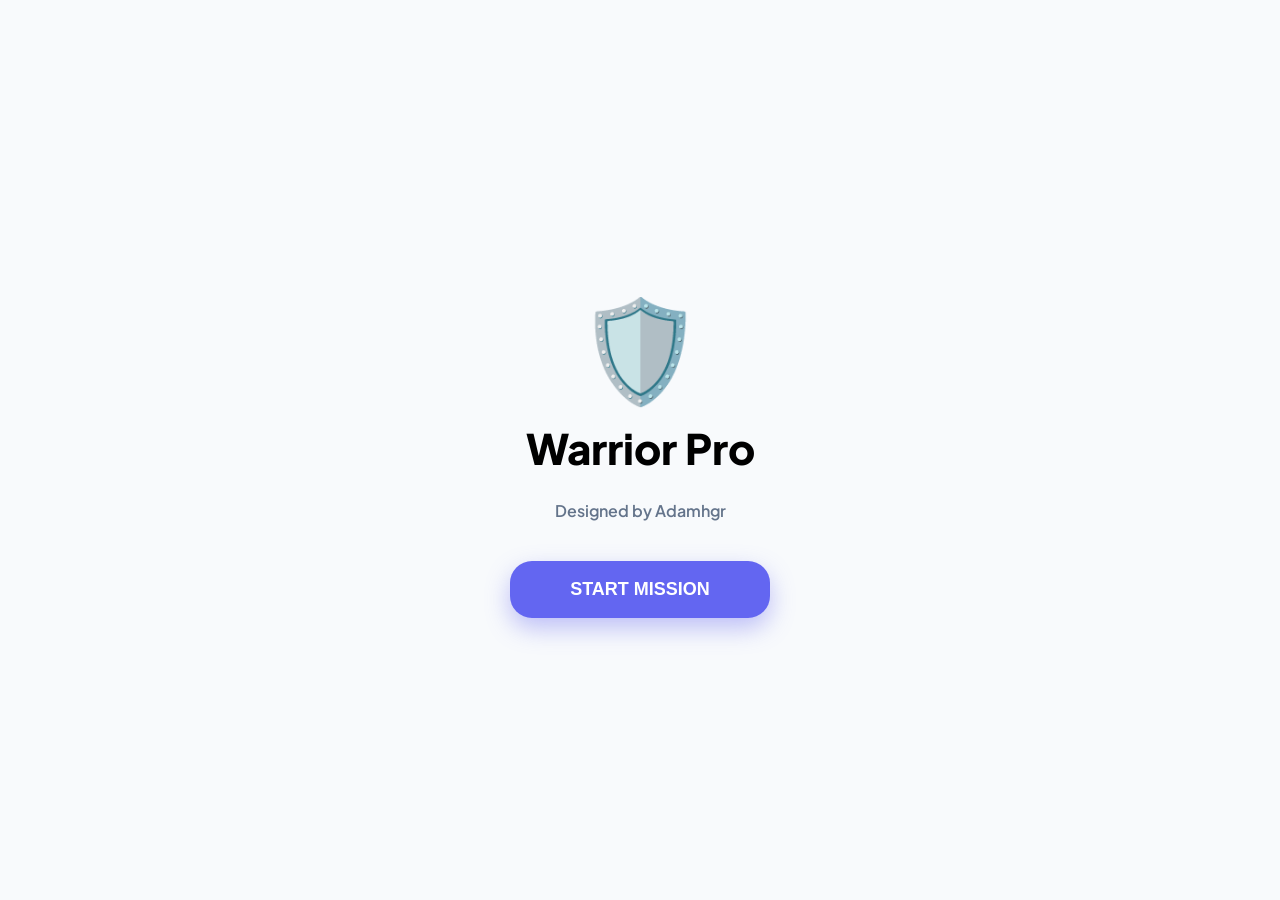
==== Index.html @ 109ad384 "Add files via upload" ====
<!DOCTYPE html>
<html lang="en" id="main-html">
<head>
    <meta charset="UTF-8">
    <meta name="viewport" content="width=device-width, initial-scale=1.0, maximum-scale=1.0, user-scalable=no, viewport-fit=cover">
    <title>Warrior Tasks Pro | Adamhgr</title>
    <link href="https://fonts.googleapis.com/css2?family=Plus+Jakarta+Sans:wght@400;600;700;800&display=swap" rel="stylesheet">
    <link rel="stylesheet" href="https://cdnjs.cloudflare.com/ajax/libs/animate.css/4.1.1/animate.min.css"/>
    <style>
        :root {
            --primary: #6366f1;
            --bg: #f8fafc;
            --card: #ffffff;
            --text-main: #0f172a;
            --text-sub: #64748b;
            --border: #e2e8f0;
            --success: #10b981;
            --danger: #ef4444;
        }

        .dark-theme {
            --bg: #0f172a;
            --card: #1e293b;
            --text-main: #f8fafc;
            --text-sub: #94a3b8;
            --border: #334155;
        }

        html, body {
            margin: 0; padding: 0; width: 100%; height: 100%;
            background-color: var(--bg); overflow: hidden; position: fixed;
            font-family: 'Plus Jakarta Sans', sans-serif; transition: 0.5s;
        }

        /* شاشة الترحيب */
        #welcome-screen {
            position: fixed; inset: 0; background: var(--bg); z-index: 10000;
            display: flex; flex-direction: column; justify-content: center; align-items: center;
            text-align: center; padding: 40px;
        }

        .btn-start { background: var(--primary); color: white; border: none; padding: 18px 60px; border-radius: 22px; font-size: 18px; font-weight: 800; cursor: pointer; box-shadow: 0 10px 25px rgba(99,102,241,0.4); }

        .app-shell { height: 100vh; display: flex; flex-direction: column; padding-top: env(safe-area-inset-top); }

        /* صفحة البريميوم */
        #premiumModal {
            position: fixed; inset: 0; background: linear-gradient(135deg, #4f46e5 0%, #7c3aed 100%);
            z-index: 5000; display: none; flex-direction: column; color: white; padding: 40px 20px; text-align: center; overflow-y: auto;
        }

        .premium-card { background: rgba(255, 255, 255, 0.15); backdrop-filter: blur(20px); border-radius: 35px; border: 1px solid rgba(255,255,255,0.3); padding: 30px; margin-top: 20px; }

        /* الفلاتر وشريط التقدم */
        .filter-wrapper { display: flex; gap: 10px; overflow-x: auto; padding: 10px 20px; scrollbar-width: none; }
        .chip { padding: 8px 20px; background: var(--card); border: 1px solid var(--border); border-radius: 14px; font-size: 12px; font-weight: 700; color: var(--text-sub); white-space: nowrap; transition: 0.3s; }
        .chip.active { background: var(--primary); color: white; border-color: var(--primary); transform: scale(1.1); }
        .progress-container { background: linear-gradient(135deg, #818cf8, #6366f1); padding: 22px; border-radius: 28px; color: white; margin: 0 20px 20px; box-shadow: 0 12px 30px rgba(99, 102, 241, 0.3); }
        .progress-bar-bg { background: rgba(255,255,255,0.2); height: 10px; border-radius: 10px; margin-top: 15px; overflow: hidden; }
        .progress-fill { background: white; height: 100%; border-radius: 10px; transition: width 1s ease; width: 0%; }

        /* المهام */
        .task-card { background: var(--card); border-radius: 24px; padding: 20px; margin: 0 20px 14px; display: flex; justify-content: space-between; align-items: center; border: 1px solid var(--border); transition: 0.4s ease; }

        /* النوافذ والتحكم */
        .nav { position: fixed; bottom: 0; width: 100%; height: 90px; background: var(--card); border-top: 1px solid var(--border); display: flex; justify-content: space-around; align-items: center; padding-bottom: env(safe-area-inset-bottom); z-index: 1000; }
        .nav-item { text-align: center; color: var(--text-sub); font-size: 11px; font-weight: 700; cursor: pointer; }
        .nav-item.active { color: var(--primary); transform: translateY(-5px); }

        .modal { display: none; position: fixed; inset: 0; background: rgba(0,0,0,0.6); z-index: 2000; align-items: flex-end; backdrop-filter: blur(5px); }
        .modal-content { background: var(--card); width: 100%; padding: 35px; border-radius: 40px 40px 0 0; box-sizing: border-box; color: var(--text-main); }

        input, select { width: 100%; padding: 16px; border-radius: 18px; border: 1px solid var(--border); background: var(--bg); color: var(--text-main); font-family: inherit; margin-top: 10px; outline: none; }

        .btn-done { background: var(--success); color: white; border: none; padding: 12px 24px; border-radius: 16px; font-size: 13px; font-weight: 800; cursor: pointer; }
        .fab { position: fixed; right: 25px; bottom: 120px; width: 68px; height: 68px; background: var(--primary); border-radius: 25px; display: flex; justify-content: center; align-items: center; color: white; font-size: 35px; box-shadow: 0 15px 35px rgba(99,102,241,0.4); z-index: 900; border: none; }

        /* الحقوق Adamhgr */
        .copyright {
            text-align: center; font-size: 10px; color: var(--text-sub); 
            font-weight: 700; margin-bottom: 100px; letter-spacing: 1px;
            opacity: 0.6;
        }

        #success-anim { position: fixed; top: 20%; left: 50%; transform: translateX(-50%); background: var(--success); color: white; padding: 18px 35px; border-radius: 50px; font-weight: 800; z-index: 9999; display: none; }
    </style>
</head>
<body>

    <div id="welcome-screen">
        <div class="welcome-logo animate__animated animate__bounceIn" style="font-size: 100px;">🛡️</div>
        <h1 class="animate__animated animate__fadeInUp" style="font-size: 42px; font-weight: 900; margin: 10px 0;">Warrior Pro</h1>
        <p class="animate__animated animate__fadeInUp animate__delay-1s" style="color: var(--text-sub); margin-bottom: 40px; font-weight: 600;">Designed by Adamhgr</p>
        <button class="btn-start animate__animated animate__zoomIn animate__delay-2s" onclick="startApp()">START MISSION</button>
    </div>

    <div id="success-anim" class="animate__animated">🔥 LEGENDARY! 🔥</div>

    <div class="app-shell" id="app-content" style="display:none;">
        <header style="padding: 35px 25px 15px;" class="animate__animated animate__fadeInDown">
            <span style="color: var(--primary); font-weight: 800; font-size: 12px; letter-spacing: 3px;">WARRIOR MODE ⚔️</span>
            <h1 style="margin:0; font-size: 34px; font-weight: 900; color: var(--text-main);">Missions</h1>
        </header>

        <div class="filter-wrapper animate__animated animate__fadeInRight">
            <div class="chip active" onclick="filterTasks('All', this)">All</div>
            <div class="chip" onclick="filterTasks('Work', this)">Work</div>
            <div class="chip" onclick="filterTasks('Health', this)">Health</div>
            <div class="chip" onclick="filterTasks('Study', this)">Study</div>
        </div>

        <div style="flex: 1; overflow-y: auto; padding-bottom: 20px;">
            <div class="progress-container animate__animated animate__zoomIn">
                <div style="display:flex; justify-content:space-between; font-weight: 900;">
                    <span>Conquest Rank</span>
                    <span id="progress-percent">0%</span>
                </div>
                <div class="progress-bar-bg"><div id="progress-fill" class="progress-fill"></div></div>
            </div>
            
            <div id="task-list"></div>

            <div class="copyright animate__animated animate__fadeIn">© 2026 ADAMHGR. ALL RIGHTS RESERVED.</div>
        </div>

        <button class="fab animate__animated animate__bounceInUp" onclick="showModal('addModal')">＋</button>

        <nav class="nav">
            <div class="nav-item active">🏠<br>Home</div>
            <div class="nav-item" onclick="togglePremium(true)">💎<br>Premium</div>
            <div class="nav-item" onclick="showModal('settingsModal')">⚙️<br>Settings</div>
        </nav>
    </div>

    <div id="premiumModal" class="animate__animated">
        <div style="text-align: left;"><button onclick="togglePremium(false)" style="background:none; border:none; color:white; font-size:45px;">×</button></div>
        <div style="font-size: 100px; margin-bottom: 20px;" class="animate__animated animate__pulse animate__infinite">👑</div>
        <h1 style="font-size: 45px; font-weight: 900;">Elite Warrior</h1>
        <div class="premium-card">
            <div style="font-size: 50px; font-weight: 900;">150 EGP</div>
            <p>Lifetime access for Adamhgr fans</p>
            <div style="background: rgba(255,255,255,0.2); padding: 25px; border-radius: 25px; margin: 25px 0;">
                <span style="font-size: 26px; font-weight: 900; display: block;">01062809046</span>
            </div>
            <button onclick="togglePremium(false)" style="width: 100%; background: white; color: #4f46e5; border: none; padding: 20px; border-radius: 20px; font-weight: 900;">Confirm Upgrade</button>
        </div>
    </div>

    <div id="addModal" class="modal"><div class="modal-content animate__animated animate__slideInUp">
        <h2 style="margin:0 0 10px; font-weight:900;">New Goal</h2>
        <input type="text" id="taskInput" placeholder="Mission Name">
        <select id="taskCat"><option value="General">General</option><option value="Work">Work</option><option value="Health">Health</option><option value="Study">Study</option></select>
        <input type="time" id="taskTime">
        <div style="display:flex; align-items:center; gap:12px; margin:25px 0;"><input type="checkbox" id="taskRepeat" style="width:24px; height:24px;"><label style="font-weight:700;">Daily Repeat</label></div>
        <button onclick="addTask()" style="background:var(--primary); color:white; width:100%; padding:20px; border:none; border-radius:20px; font-weight:900;">SET MISSION</button>
    </div></div>

    <div id="settingsModal" class="modal"><div class="modal-content">
        <h2>Settings</h2>
        <button onclick="toggleDark()" style="width:100%; padding:18px; border-radius:18px; border:1px solid var(--border); background:var(--bg); color:var(--text-main); font-weight:800; margin-bottom: 15px;">Change Theme</button>
        <button onclick="resetData()" style="width:100%; background:var(--danger); color:white; padding:18px; border-radius:18px; border:none; font-weight:800;">Wipe Data</button>
    </div></div>

    <script>
        let tasks = JSON.parse(localStorage.getItem('tasks_v13')) || [];
        let isDark = localStorage.getItem('isDarkV13') === 'true';
        let currentFilter = 'All';

        const playSuccessSound = () => {
            const context = new (window.AudioContext || window.webkitAudioContext)();
            const osc = context.createOscillator();
            const gain = context.createGain();
            osc.connect(gain); gain.connect(context.destination);
            osc.type = 'triangle';
            osc.frequency.setValueAtTime(523.25, context.currentTime);
            osc.frequency.exponentialRampToValueAtTime(880, context.currentTime + 0.1);
            gain.gain.setValueAtTime(0.1, context.currentTime);
            gain.gain.exponentialRampToValueAtTime(0.01, context.currentTime + 0.3);
            osc.start(); osc.stop(context.currentTime + 0.3);
        };

        window.onload = () => {
            if(isDark) document.getElementById('main-html').classList.add('dark-theme');
            if(localStorage.getItem('welcomed_v13')) {
                document.getElementById('welcome-screen').style.display = 'none';
                document.getElementById('app-content').style.display = 'flex';
            }
            render();
        };

        function startApp() {
            localStorage.setItem('welcomed_v13', 'true');
            const screen = document.getElementById('welcome-screen');
            screen.classList.add('animate__animated', 'animate__fadeOut');
            setTimeout(() => { screen.style.display = 'none'; document.getElementById('app-content').style.display = 'flex'; }, 600);
        }

        function showModal(id) { document.getElementById(id).style.display = 'flex'; }
        function hideModals() { document.querySelectorAll('.modal').forEach(m => m.style.display = 'none'); }

        function togglePremium(show) {
            const p = document.getElementById('premiumModal');
            if(show) { p.style.display = 'flex'; p.classList.add('animate__fadeInUp'); p.classList.remove('animate__fadeOutDown'); }
            else { p.classList.add('animate__fadeOutDown'); setTimeout(() => p.style.display = 'none', 500); }
        }

        function toggleDark() {
            isDark = !isDark;
            document.getElementById('main-html').classList.toggle('dark-theme');
            localStorage.setItem('isDarkV13', isDark);
            hideModals();
        }

        function filterTasks(cat, el) {
            currentFilter = cat;
            document.querySelectorAll('.chip').forEach(c => c.classList.remove('active'));
            el.classList.add('active');
            render();
        }

        function addTask() {
            const val = document.getElementById('taskInput').value;
            if(!val) return;
            tasks.push({ text: val, cat: document.getElementById('taskCat').value, time: document.getElementById('taskTime').value || '--:--', repeat: document.getElementById('taskRepeat').checked, done: false, id: Date.now() });
            document.getElementById('taskInput').value = '';
            hideModals();
            render();
        }

        function completeTask(id) {
            const idx = tasks.findIndex(t => t.id === id);
            tasks[idx].done = true;
            playSuccessSound();
            const anim = document.getElementById('success-anim');
            anim.style.display = 'block';
            anim.classList.add('animate__bounceIn');
            setTimeout(() => { 
                anim.classList.replace('animate__bounceIn', 'animate__fadeOutUp'); 
                setTimeout(() => { anim.style.display = 'none'; anim.classList.remove('animate__fadeOutUp'); }, 500); 
            }, 1200);
            render();
        }

        function deleteTask(id, el) {
            el.closest('.task-card').classList.add('animate__animated', 'animate__fadeOutRight');
            setTimeout(() => { tasks = tasks.filter(t => t.id !== id); render(); }, 400);
        }

        function render() {
            const list = document.getElementById('task-list');
            list.innerHTML = '';
            const filtered = currentFilter === 'All' ? tasks : tasks.filter(t => t.cat === currentFilter);
            filtered.forEach((t) => {
                list.innerHTML += `
                    <div class="task-card animate__animated animate__fadeInUp">
                        <div style="flex:1">
                            <span class="cat-tag">${t.cat}</span>
                            <div style="font-weight:800; margin-top:10px; font-size:17px; ${t.done ? 'text-decoration:line-through; opacity:0.4;' : ''}">${t.text}</div>
                            <div style="font-size:11px; color:var(--text-sub); margin-top:6px; font-weight:700;">⏰ ${t.time} ${t.repeat ? ' • 🔄 DAILY' : ''}</div>
                        </div>
                        <div style="display:flex; align-items:center; gap: 12px;">
                            ${!t.done ? `<button class="btn-done" onclick="completeTask(${t.id})">Done</button>` : '⭐'}
                            <button onclick="deleteTask(${t.id}, this)" style="background:none; border:none; color:var(--danger); font-size:26px;">×</button>
                        </div>
                    </div>`;
            });
            const totalDone = tasks.filter(t => t.done).length;
            const percent = tasks.length ? Math.round((totalDone/tasks.length)*100) : 0;
            document.getElementById('progress-percent').innerText = percent + '%';
            document.getElementById('progress-fill').style.width = percent + '%';
            localStorage.setItem('tasks_v13', JSON.stringify(tasks));
        }

        function resetData() { if(confirm("Are you sure?")) { localStorage.clear(); location.reload(); } }
    </script>
</body>
</html>
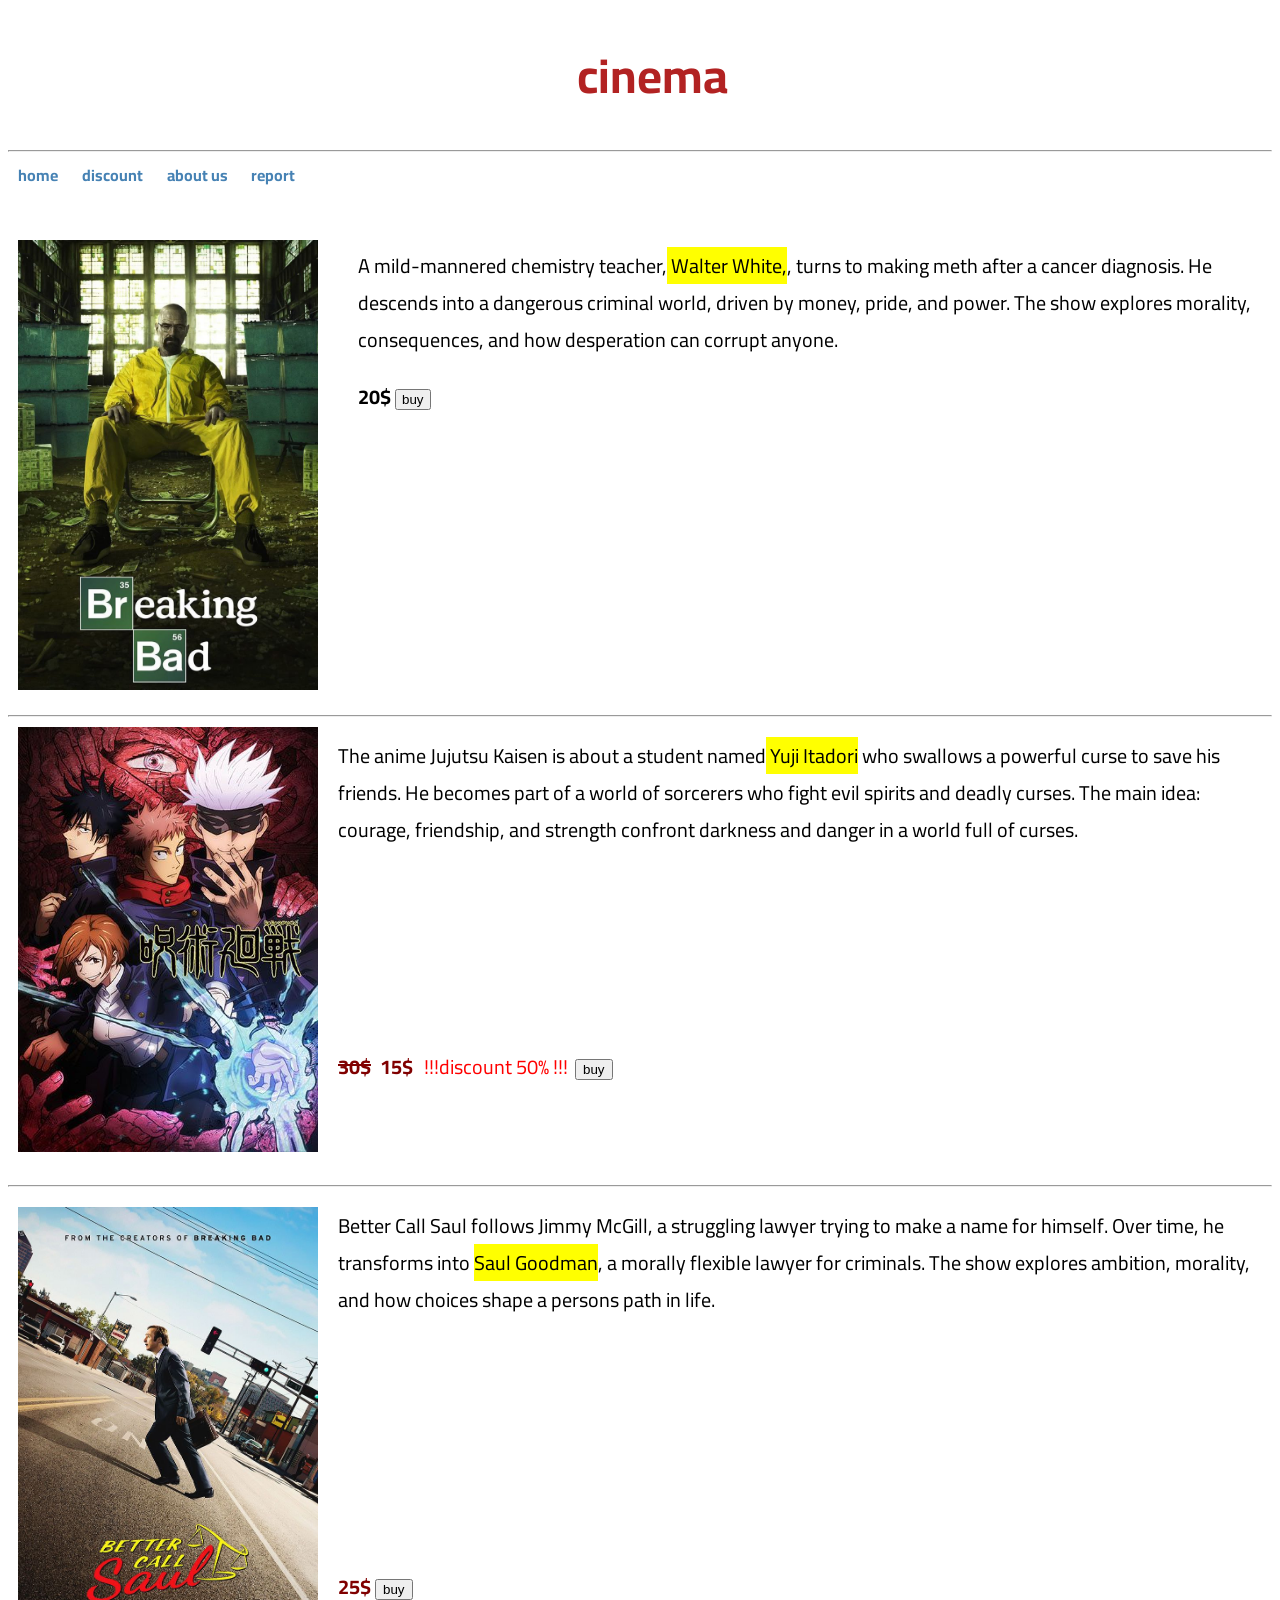
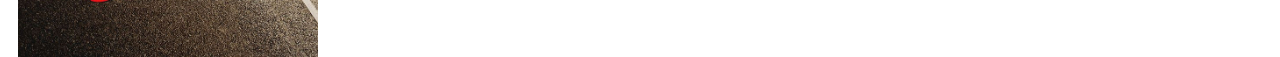
==== commit 3d53cca3: "Rename movie-store.html to Index.html" ====
--- a/Index.html
+++ b/Index.html
@@ -1,277 +1,65 @@
-<!DOCTYPE html>
-<html lang="en" id="main-html">
-<head>
-    <meta charset="UTF-8">
-    <meta name="viewport" content="width=device-width, initial-scale=1.0, maximum-scale=1.0, user-scalable=no, viewport-fit=cover">
-    <title>Warrior Tasks Pro | Adamhgr</title>
-    <link href="https://fonts.googleapis.com/css2?family=Plus+Jakarta+Sans:wght@400;600;700;800&display=swap" rel="stylesheet">
-    <link rel="stylesheet" href="https://cdnjs.cloudflare.com/ajax/libs/animate.css/4.1.1/animate.min.css"/>
-    <style>
-        :root {
-            --primary: #6366f1;
-            --bg: #f8fafc;
-            --card: #ffffff;
-            --text-main: #0f172a;
-            --text-sub: #64748b;
-            --border: #e2e8f0;
-            --success: #10b981;
-            --danger: #ef4444;
-        }
-
-        .dark-theme {
-            --bg: #0f172a;
-            --card: #1e293b;
-            --text-main: #f8fafc;
-            --text-sub: #94a3b8;
-            --border: #334155;
-        }
-
-        html, body {
-            margin: 0; padding: 0; width: 100%; height: 100%;
-            background-color: var(--bg); overflow: hidden; position: fixed;
-            font-family: 'Plus Jakarta Sans', sans-serif; transition: 0.5s;
-        }
-
-        /* شاشة الترحيب */
-        #welcome-screen {
-            position: fixed; inset: 0; background: var(--bg); z-index: 10000;
-            display: flex; flex-direction: column; justify-content: center; align-items: center;
-            text-align: center; padding: 40px;
-        }
-
-        .btn-start { background: var(--primary); color: white; border: none; padding: 18px 60px; border-radius: 22px; font-size: 18px; font-weight: 800; cursor: pointer; box-shadow: 0 10px 25px rgba(99,102,241,0.4); }
-
-        .app-shell { height: 100vh; display: flex; flex-direction: column; padding-top: env(safe-area-inset-top); }
-
-        /* صفحة البريميوم */
-        #premiumModal {
-            position: fixed; inset: 0; background: linear-gradient(135deg, #4f46e5 0%, #7c3aed 100%);
-            z-index: 5000; display: none; flex-direction: column; color: white; padding: 40px 20px; text-align: center; overflow-y: auto;
-        }
-
-        .premium-card { background: rgba(255, 255, 255, 0.15); backdrop-filter: blur(20px); border-radius: 35px; border: 1px solid rgba(255,255,255,0.3); padding: 30px; margin-top: 20px; }
-
-        /* الفلاتر وشريط التقدم */
-        .filter-wrapper { display: flex; gap: 10px; overflow-x: auto; padding: 10px 20px; scrollbar-width: none; }
-        .chip { padding: 8px 20px; background: var(--card); border: 1px solid var(--border); border-radius: 14px; font-size: 12px; font-weight: 700; color: var(--text-sub); white-space: nowrap; transition: 0.3s; }
-        .chip.active { background: var(--primary); color: white; border-color: var(--primary); transform: scale(1.1); }
-        .progress-container { background: linear-gradient(135deg, #818cf8, #6366f1); padding: 22px; border-radius: 28px; color: white; margin: 0 20px 20px; box-shadow: 0 12px 30px rgba(99, 102, 241, 0.3); }
-        .progress-bar-bg { background: rgba(255,255,255,0.2); height: 10px; border-radius: 10px; margin-top: 15px; overflow: hidden; }
-        .progress-fill { background: white; height: 100%; border-radius: 10px; transition: width 1s ease; width: 0%; }
-
-        /* المهام */
-        .task-card { background: var(--card); border-radius: 24px; padding: 20px; margin: 0 20px 14px; display: flex; justify-content: space-between; align-items: center; border: 1px solid var(--border); transition: 0.4s ease; }
-
-        /* النوافذ والتحكم */
-        .nav { position: fixed; bottom: 0; width: 100%; height: 90px; background: var(--card); border-top: 1px solid var(--border); display: flex; justify-content: space-around; align-items: center; padding-bottom: env(safe-area-inset-bottom); z-index: 1000; }
-        .nav-item { text-align: center; color: var(--text-sub); font-size: 11px; font-weight: 700; cursor: pointer; }
-        .nav-item.active { color: var(--primary); transform: translateY(-5px); }
-
-        .modal { display: none; position: fixed; inset: 0; background: rgba(0,0,0,0.6); z-index: 2000; align-items: flex-end; backdrop-filter: blur(5px); }
-        .modal-content { background: var(--card); width: 100%; padding: 35px; border-radius: 40px 40px 0 0; box-sizing: border-box; color: var(--text-main); }
-
-        input, select { width: 100%; padding: 16px; border-radius: 18px; border: 1px solid var(--border); background: var(--bg); color: var(--text-main); font-family: inherit; margin-top: 10px; outline: none; }
-
-        .btn-done { background: var(--success); color: white; border: none; padding: 12px 24px; border-radius: 16px; font-size: 13px; font-weight: 800; cursor: pointer; }
-        .fab { position: fixed; right: 25px; bottom: 120px; width: 68px; height: 68px; background: var(--primary); border-radius: 25px; display: flex; justify-content: center; align-items: center; color: white; font-size: 35px; box-shadow: 0 15px 35px rgba(99,102,241,0.4); z-index: 900; border: none; }
-
-        /* الحقوق Adamhgr */
-        .copyright {
-            text-align: center; font-size: 10px; color: var(--text-sub); 
-            font-weight: 700; margin-bottom: 100px; letter-spacing: 1px;
-            opacity: 0.6;
-        }
-
-        #success-anim { position: fixed; top: 20%; left: 50%; transform: translateX(-50%); background: var(--success); color: white; padding: 18px 35px; border-radius: 50px; font-weight: 800; z-index: 9999; display: none; }
-    </style>
+<!doctype html><head>
+<link rel="stylesheet" href="movie-store.css">
+<link href="https://fonts.googleapis.com/css2?family=Cairo:wght@200..1000&display=swap" rel="stylesheet">
 </head>
 <body>
 
-    <div id="welcome-screen">
-        <div class="welcome-logo animate__animated animate__bounceIn" style="font-size: 100px;">🛡️</div>
-        <h1 class="animate__animated animate__fadeInUp" style="font-size: 42px; font-weight: 900; margin: 10px 0;">Warrior Pro</h1>
-        <p class="animate__animated animate__fadeInUp animate__delay-1s" style="color: var(--text-sub); margin-bottom: 40px; font-weight: 600;">Designed by Adamhgr</p>
-        <button class="btn-start animate__animated animate__zoomIn animate__delay-2s" onclick="startApp()">START MISSION</button>
-    </div>
+ <h1 class="title">cinema </h1>
+<hr>
+<a>
+<span class="home">
+<b>home</b>
+</span>
+<span class="discount">
+<b>discount</b>
+</span>
+<span class="about-us">
+<b>about us </b>
+</span>
+<span class="problem">
+<b>report </b>
+</span>
+<div class="breaking-bad">
+</div>
+<span class="br-pragraph"><img class="bad" src="breaking-bad.png" > </span>    </span>
+<span class="walter">
+<p class="breaking-bad-pragraph">A mild-mannered chemistry teacher,<mark> Walter White,</mark>, turns to making meth after a cancer diagnosis.
+He descends into a dangerous criminal world, driven by money, pride, and power.
+The show explores morality, consequences, and how desperation can corrupt anyone.</p>
+<div class="cost-bad">
+<b class="">20$ </b> <span><input class="submit" type="submit" value="buy">
+</div>
+<hr class="line-I">
+<img class="kaisen" src="kaisen.png">
+<p class="kaisen-p">The anime Jujutsu Kaisen is about a student named<mark> Yuji Itadori</mark> who swallows a powerful curse to save his friends.
+He becomes part of a world of sorcerers who fight evil spirits and deadly curses.
+The main idea: courage, friendship, and strength confront darkness and danger in a world full of curses.</p>
+<div class="kaisen-cost">
+<span>
+<del class="kaisen-del">
+<b>30$</b></del>
+</span>
+<span>
+<b>15$</b> <span class="kaisen-discount"><span class="kaisen-discount-II">!!!discount<span> 50% !!! </span>
+</span>
+<input class="kaisen-buy" type="submit" value="buy">
+</div>
+<hr class="line-II">
+<div>
+<img class="call-saul-photo" src="better-call-saul.png">
+<div class="call-saul-cost">
 
-    <div id="success-anim" class="animate__animated">🔥 LEGENDARY! 🔥</div>
-
-    <div class="app-shell" id="app-content" style="display:none;">
-        <header style="padding: 35px 25px 15px;" class="animate__animated animate__fadeInDown">
-            <span style="color: var(--primary); font-weight: 800; font-size: 12px; letter-spacing: 3px;">WARRIOR MODE ⚔️</span>
-            <h1 style="margin:0; font-size: 34px; font-weight: 900; color: var(--text-main);">Missions</h1>
-        </header>
-
-        <div class="filter-wrapper animate__animated animate__fadeInRight">
-            <div class="chip active" onclick="filterTasks('All', this)">All</div>
-            <div class="chip" onclick="filterTasks('Work', this)">Work</div>
-            <div class="chip" onclick="filterTasks('Health', this)">Health</div>
-            <div class="chip" onclick="filterTasks('Study', this)">Study</div>
-        </div>
-
-        <div style="flex: 1; overflow-y: auto; padding-bottom: 20px;">
-            <div class="progress-container animate__animated animate__zoomIn">
-                <div style="display:flex; justify-content:space-between; font-weight: 900;">
-                    <span>Conquest Rank</span>
-                    <span id="progress-percent">0%</span>
-                </div>
-                <div class="progress-bar-bg"><div id="progress-fill" class="progress-fill"></div></div>
-            </div>
-            
-            <div id="task-list"></div>
-
-            <div class="copyright animate__animated animate__fadeIn">© 2026 ADAMHGR. ALL RIGHTS RESERVED.</div>
-        </div>
-
-        <button class="fab animate__animated animate__bounceInUp" onclick="showModal('addModal')">＋</button>
-
-        <nav class="nav">
-            <div class="nav-item active">🏠<br>Home</div>
-            <div class="nav-item" onclick="togglePremium(true)">💎<br>Premium</div>
-            <div class="nav-item" onclick="showModal('settingsModal')">⚙️<br>Settings</div>
-        </nav>
-    </div>
-
-    <div id="premiumModal" class="animate__animated">
-        <div style="text-align: left;"><button onclick="togglePremium(false)" style="background:none; border:none; color:white; font-size:45px;">×</button></div>
-        <div style="font-size: 100px; margin-bottom: 20px;" class="animate__animated animate__pulse animate__infinite">👑</div>
-        <h1 style="font-size: 45px; font-weight: 900;">Elite Warrior</h1>
-        <div class="premium-card">
-            <div style="font-size: 50px; font-weight: 900;">150 EGP</div>
-            <p>Lifetime access for Adamhgr fans</p>
-            <div style="background: rgba(255,255,255,0.2); padding: 25px; border-radius: 25px; margin: 25px 0;">
-                <span style="font-size: 26px; font-weight: 900; display: block;">01062809046</span>
-            </div>
-            <button onclick="togglePremium(false)" style="width: 100%; background: white; color: #4f46e5; border: none; padding: 20px; border-radius: 20px; font-weight: 900;">Confirm Upgrade</button>
-        </div>
-    </div>
-
-    <div id="addModal" class="modal"><div class="modal-content animate__animated animate__slideInUp">
-        <h2 style="margin:0 0 10px; font-weight:900;">New Goal</h2>
-        <input type="text" id="taskInput" placeholder="Mission Name">
-        <select id="taskCat"><option value="General">General</option><option value="Work">Work</option><option value="Health">Health</option><option value="Study">Study</option></select>
-        <input type="time" id="taskTime">
-        <div style="display:flex; align-items:center; gap:12px; margin:25px 0;"><input type="checkbox" id="taskRepeat" style="width:24px; height:24px;"><label style="font-weight:700;">Daily Repeat</label></div>
-        <button onclick="addTask()" style="background:var(--primary); color:white; width:100%; padding:20px; border:none; border-radius:20px; font-weight:900;">SET MISSION</button>
-    </div></div>
-
-    <div id="settingsModal" class="modal"><div class="modal-content">
-        <h2>Settings</h2>
-        <button onclick="toggleDark()" style="width:100%; padding:18px; border-radius:18px; border:1px solid var(--border); background:var(--bg); color:var(--text-main); font-weight:800; margin-bottom: 15px;">Change Theme</button>
-        <button onclick="resetData()" style="width:100%; background:var(--danger); color:white; padding:18px; border-radius:18px; border:none; font-weight:800;">Wipe Data</button>
-    </div></div>
-
-    <script>
-        let tasks = JSON.parse(localStorage.getItem('tasks_v13')) || [];
-        let isDark = localStorage.getItem('isDarkV13') === 'true';
-        let currentFilter = 'All';
-
-        const playSuccessSound = () => {
-            const context = new (window.AudioContext || window.webkitAudioContext)();
-            const osc = context.createOscillator();
-            const gain = context.createGain();
-            osc.connect(gain); gain.connect(context.destination);
-            osc.type = 'triangle';
-            osc.frequency.setValueAtTime(523.25, context.currentTime);
-            osc.frequency.exponentialRampToValueAtTime(880, context.currentTime + 0.1);
-            gain.gain.setValueAtTime(0.1, context.currentTime);
-            gain.gain.exponentialRampToValueAtTime(0.01, context.currentTime + 0.3);
-            osc.start(); osc.stop(context.currentTime + 0.3);
-        };
-
-        window.onload = () => {
-            if(isDark) document.getElementById('main-html').classList.add('dark-theme');
-            if(localStorage.getItem('welcomed_v13')) {
-                document.getElementById('welcome-screen').style.display = 'none';
-                document.getElementById('app-content').style.display = 'flex';
-            }
-            render();
-        };
-
-        function startApp() {
-            localStorage.setItem('welcomed_v13', 'true');
-            const screen = document.getElementById('welcome-screen');
-            screen.classList.add('animate__animated', 'animate__fadeOut');
-            setTimeout(() => { screen.style.display = 'none'; document.getElementById('app-content').style.display = 'flex'; }, 600);
-        }
-
-        function showModal(id) { document.getElementById(id).style.display = 'flex'; }
-        function hideModals() { document.querySelectorAll('.modal').forEach(m => m.style.display = 'none'); }
-
-        function togglePremium(show) {
-            const p = document.getElementById('premiumModal');
-            if(show) { p.style.display = 'flex'; p.classList.add('animate__fadeInUp'); p.classList.remove('animate__fadeOutDown'); }
-            else { p.classList.add('animate__fadeOutDown'); setTimeout(() => p.style.display = 'none', 500); }
-        }
-
-        function toggleDark() {
-            isDark = !isDark;
-            document.getElementById('main-html').classList.toggle('dark-theme');
-            localStorage.setItem('isDarkV13', isDark);
-            hideModals();
-        }
-
-        function filterTasks(cat, el) {
-            currentFilter = cat;
-            document.querySelectorAll('.chip').forEach(c => c.classList.remove('active'));
-            el.classList.add('active');
-            render();
-        }
-
-        function addTask() {
-            const val = document.getElementById('taskInput').value;
-            if(!val) return;
-            tasks.push({ text: val, cat: document.getElementById('taskCat').value, time: document.getElementById('taskTime').value || '--:--', repeat: document.getElementById('taskRepeat').checked, done: false, id: Date.now() });
-            document.getElementById('taskInput').value = '';
-            hideModals();
-            render();
-        }
-
-        function completeTask(id) {
-            const idx = tasks.findIndex(t => t.id === id);
-            tasks[idx].done = true;
-            playSuccessSound();
-            const anim = document.getElementById('success-anim');
-            anim.style.display = 'block';
-            anim.classList.add('animate__bounceIn');
-            setTimeout(() => { 
-                anim.classList.replace('animate__bounceIn', 'animate__fadeOutUp'); 
-                setTimeout(() => { anim.style.display = 'none'; anim.classList.remove('animate__fadeOutUp'); }, 500); 
-            }, 1200);
-            render();
-        }
-
-        function deleteTask(id, el) {
-            el.closest('.task-card').classList.add('animate__animated', 'animate__fadeOutRight');
-            setTimeout(() => { tasks = tasks.filter(t => t.id !== id); render(); }, 400);
-        }
-
-        function render() {
-            const list = document.getElementById('task-list');
-            list.innerHTML = '';
-            const filtered = currentFilter === 'All' ? tasks : tasks.filter(t => t.cat === currentFilter);
-            filtered.forEach((t) => {
-                list.innerHTML += `
-                    <div class="task-card animate__animated animate__fadeInUp">
-                        <div style="flex:1">
-                            <span class="cat-tag">${t.cat}</span>
-                            <div style="font-weight:800; margin-top:10px; font-size:17px; ${t.done ? 'text-decoration:line-through; opacity:0.4;' : ''}">${t.text}</div>
-                            <div style="font-size:11px; color:var(--text-sub); margin-top:6px; font-weight:700;">⏰ ${t.time} ${t.repeat ? ' • 🔄 DAILY' : ''}</div>
-                        </div>
-                        <div style="display:flex; align-items:center; gap: 12px;">
-                            ${!t.done ? `<button class="btn-done" onclick="completeTask(${t.id})">Done</button>` : '⭐'}
-                            <button onclick="deleteTask(${t.id}, this)" style="background:none; border:none; color:var(--danger); font-size:26px;">×</button>
-                        </div>
-                    </div>`;
-            });
-            const totalDone = tasks.filter(t => t.done).length;
-            const percent = tasks.length ? Math.round((totalDone/tasks.length)*100) : 0;
-            document.getElementById('progress-percent').innerText = percent + '%';
-            document.getElementById('progress-fill').style.width = percent + '%';
-            localStorage.setItem('tasks_v13', JSON.stringify(tasks));
-        }
-
-        function resetData() { if(confirm("Are you sure?")) { localStorage.clear(); location.reload(); } }
-    </script>
+<span> 
+<p class="call-saul-pragraph">
+Better Call Saul follows Jimmy McGill, a struggling lawyer trying to make a name for himself.
+Over time, he transforms into <mark>Saul Goodman</mark>, a morally flexible lawyer for criminals.
+The show explores ambition, morality, and how choices shape a persons path in life.
+</p>
+</span>
+<span class="call-saul-cost-II">
+<b>25$</b>
+</span>
+<input type="submit" value="buy">
+</div>
+</div>
 </body>
-</html>
--- a/movie-store.css
+++ b/movie-store.css
@@ -0,0 +1,112 @@
+.title{
+padding:15px 20% 15px 20%;
+font-size:300%;
+margin-bottom:15px;
+margin-top:15px;
+margin-right:25%;
+margin-left:25%;
+color:#B22222;
+border-bottom: solid #b22222 3px
+display:inline-block;
+}
+
+.home,
+.discount,
+.about-us,
+.problem{
+margin:10px;
+font-size:15p;
+color:#4682b4;
+}
+.bad{
+max-width:300px;
+max-height:auto;
+margin-top:50px;
+margin-right:20px;
+margin-left:10px;
+padding-right:20px;
+padding-right:20px;
+float:left;
+margin-bottom:0px;
+}
+.walter{
+font-size:20px;
+margin-left:20px; 
+margin-top:30px
+
+}
+.cos-bad{
+font-size:20px;
+margin-right:0px;
+margin-left:0px;
+color:#800000;
+margin-top:300px;
+margin-bottom="0px"
+float:left;
+}
+.submit{
+margin-right:0px;
+margin-left:0px;
+padding-left:5px;
+padding-right:5px;
+}
+/* the class is wrong */
+.breakin-bad-pragraph{
+margin-bottom:250px;
+padding-bottom:0px;
+
+}
+
+
+body{
+font-family: "Cairo",sans-serif;
+font-weight:600px;
+clear:both;
+}
+.line-I{
+margin-top:300px
+}
+.kaisen{
+width:300px;
+height:auto;
+float:left;
+margin-right:20px;
+margin-left:10px;
+margin-bottom:0px;
+}
+.kaisen-cost{
+margin-top:200px;
+color:#800000
+}
+.kaisen-del{
+margin-right:5px;
+}
+.kaisen-discount{
+color:red;
+margin-left:7px
+}
+.kaisen-discount-II{
+margin-right:3px
+}
+
+.kaisen-p{
+padding:0px;
+}
+.line-II{
+margin-top:100px;
+}
+.call-saul-photo{
+width:300px;
+height:auto;
+float:left;
+margin-left:10px;
+margin-right:20px;
+}
+.call-saul-cost-II{
+color:#800000;
+margin-top:600px;
+}
+.call-saul-pragraph{
+font-weight:600px;
+margin-bottom:250px;
+}
